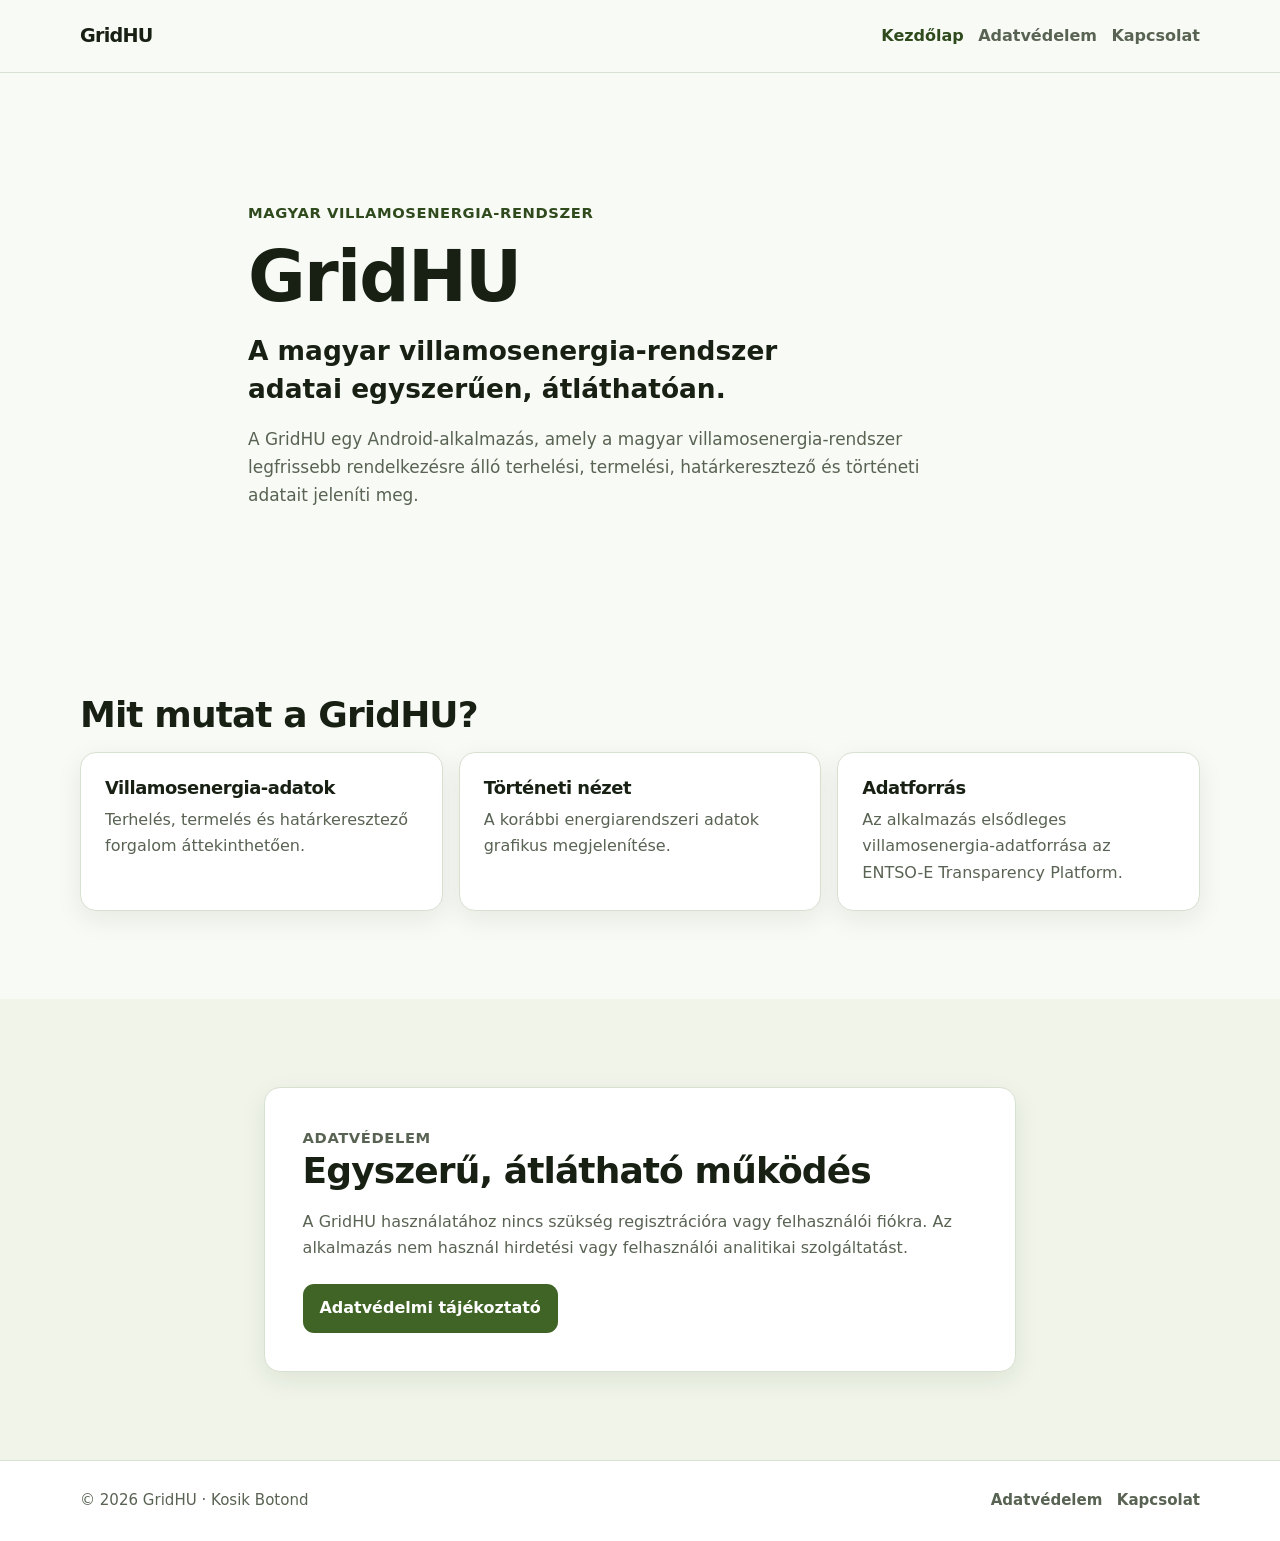
==== index.html @ 1599c9b0 "feat: add static GridHU web site" ====
<!doctype html>
<html lang="hu">
<head>
  <meta charset="utf-8">
  <meta name="viewport" content="width=device-width, initial-scale=1">
  <meta name="description" content="GridHU – a magyar villamosenergia-rendszer adatai egyszerűen, átláthatóan.">
  <title>GridHU – Magyar villamosenergia-adatok</title>
  <link rel="stylesheet" href="assets/styles.css">
</head>
<body>
  <header class="site-header">
    <div class="site-shell header-content">
      <a class="brand" href="./" aria-label="GridHU kezdőlap">GridHU</a>
      <nav aria-label="Fő navigáció">
        <ul class="nav-list">
          <li><a aria-current="page" href="./">Kezdőlap</a></li>
          <li><a href="privacy/">Adatvédelem</a></li>
          <li><a href="contact/">Kapcsolat</a></li>
        </ul>
      </nav>
    </div>
  </header>

  <main>
    <section class="hero">
      <div class="site-shell hero-content">
        <p class="eyebrow">Magyar villamosenergia-rendszer</p>
        <h1>GridHU</h1>
        <p class="lead">A magyar villamosenergia-rendszer adatai egyszerűen, átláthatóan.</p>
        <p class="intro">A GridHU egy Android-alkalmazás, amely a magyar villamosenergia-rendszer legfrissebb rendelkezésre álló terhelési, termelési, határkeresztező és történeti adatait jeleníti meg.</p>
      </div>
    </section>

    <section class="section" aria-labelledby="features-title">
      <div class="site-shell">
        <h2 id="features-title">Mit mutat a GridHU?</h2>
        <div class="card-grid">
          <article class="info-card">
            <h3>Villamosenergia-adatok</h3>
            <p>Terhelés, termelés és határkeresztező forgalom áttekinthetően.</p>
          </article>
          <article class="info-card">
            <h3>Történeti nézet</h3>
            <p>A korábbi energiarendszeri adatok grafikus megjelenítése.</p>
          </article>
          <article class="info-card">
            <h3>Adatforrás</h3>
            <p>Az alkalmazás elsődleges villamosenergia-adatforrása az ENTSO-E Transparency Platform.</p>
          </article>
        </div>
      </div>
    </section>

    <section class="section section-soft" aria-labelledby="privacy-title">
      <div class="site-shell narrow-content callout">
        <p class="eyebrow">Adatvédelem</p>
        <h2 id="privacy-title">Egyszerű, átlátható működés</h2>
        <p>A GridHU használatához nincs szükség regisztrációra vagy felhasználói fiókra. Az alkalmazás nem használ hirdetési vagy felhasználói analitikai szolgáltatást.</p>
        <a class="button-link" href="privacy/">Adatvédelmi tájékoztató</a>
      </div>
    </section>
  </main>

  <footer class="site-footer">
    <div class="site-shell footer-content">
      <p>© 2026 GridHU · Kosik Botond</p>
      <nav aria-label="Lábléc navigáció">
        <ul class="footer-links">
          <li><a href="privacy/">Adatvédelem</a></li>
          <li><a href="contact/">Kapcsolat</a></li>
        </ul>
      </nav>
    </div>
  </footer>
</body>
</html>
---- assets/styles.css ----
:root {
  color-scheme: light;
  --background: #f8faf5;
  --surface: #ffffff;
  --surface-soft: #f0f4e9;
  --ink: #182014;
  --muted: #596353;
  --primary: #3f6426;
  --primary-dark: #2f4a1d;
  --border: #d8e0d0;
  --focus: #0b67c2;
  --shadow: 0 0.5rem 1.6rem rgb(30 51 19 / 8%);
  --radius: 1rem;
  --content-width: 70rem;
  --reading-width: 47rem;
}

* {
  box-sizing: border-box;
}

html {
  background: var(--background);
}

body {
  min-width: 20rem;
  margin: 0;
  color: var(--ink);
  background: var(--background);
  font-family: system-ui, -apple-system, BlinkMacSystemFont, "Segoe UI", sans-serif;
  font-size: 1rem;
  line-height: 1.65;
}

a {
  color: var(--primary-dark);
  font-weight: 650;
  text-underline-offset: 0.18em;
}

a:hover {
  color: var(--primary);
}

a:focus-visible {
  outline: 0.2rem solid var(--focus);
  outline-offset: 0.22rem;
  border-radius: 0.2rem;
}

h1,
h2,
h3,
p,
ul {
  margin-top: 0;
}

h1,
h2,
h3 {
  color: var(--ink);
  font-weight: 750;
  letter-spacing: -0.025em;
  line-height: 1.18;
}

h1 {
  max-width: 14ch;
  margin-bottom: 0.8rem;
  font-size: clamp(2.35rem, 7vw, 4.4rem);
}

h2 {
  margin-bottom: 1rem;
  font-size: clamp(1.55rem, 4vw, 2.25rem);
}

h3 {
  margin-bottom: 0.55rem;
  font-size: 1.12rem;
}

.site-shell {
  width: min(calc(100% - 2.5rem), var(--content-width));
  margin-inline: auto;
}

.narrow-content {
  width: min(calc(100% - 2.5rem), var(--reading-width));
}

.site-header {
  border-bottom: 1px solid var(--border);
  background: rgb(248 250 245 / 96%);
}

.header-content,
.footer-content {
  display: flex;
  align-items: center;
  justify-content: space-between;
  gap: 1rem;
}

.header-content {
  min-height: 4.5rem;
}

.brand {
  color: var(--ink);
  font-size: 1.2rem;
  font-weight: 800;
  letter-spacing: -0.04em;
  text-decoration: none;
}

.nav-list,
.footer-links {
  display: flex;
  flex-wrap: wrap;
  gap: 0.35rem 0.9rem;
  padding: 0;
  margin: 0;
  list-style: none;
}

.nav-list a,
.footer-links a {
  color: var(--muted);
  text-decoration: none;
}

.nav-list a[aria-current="page"] {
  color: var(--primary-dark);
}

.hero {
  padding: clamp(4.2rem, 11vw, 8rem) 0 clamp(3.5rem, 8vw, 6rem);
}

.hero-content {
  max-width: 49rem;
}

.eyebrow {
  margin-bottom: 0.65rem;
  color: var(--primary-dark);
  font-size: 0.92rem;
  font-weight: 750;
  letter-spacing: 0.04em;
  text-transform: uppercase;
}

.lead {
  max-width: 36rem;
  margin-bottom: 1.1rem;
  font-size: clamp(1.28rem, 3vw, 1.65rem);
  font-weight: 600;
  line-height: 1.45;
}

.intro {
  max-width: 44rem;
  margin-bottom: 0;
  color: var(--muted);
  font-size: 1.06rem;
}

.section {
  padding: clamp(3.5rem, 8vw, 5.5rem) 0;
}

.section-soft {
  background: var(--surface-soft);
}

.card-grid {
  display: grid;
  grid-template-columns: repeat(auto-fit, minmax(15rem, 1fr));
  gap: 1rem;
}

.info-card,
.contact-card,
.callout {
  border: 1px solid var(--border);
  border-radius: var(--radius);
  background: var(--surface);
  box-shadow: var(--shadow);
}

.info-card {
  padding: 1.5rem;
}

.info-card p,
.callout p,
.contact-card p {
  margin-bottom: 0;
  color: var(--muted);
}

.callout,
.contact-card {
  padding: clamp(1.5rem, 5vw, 2.35rem);
}

.callout .button-link {
  margin-top: 1.4rem;
}

.button-link {
  display: inline-block;
  padding: 0.72rem 1.05rem;
  border-radius: 0.7rem;
  color: #fff;
  background: var(--primary);
  font-weight: 750;
  text-decoration: none;
}

.button-link:hover {
  color: #fff;
  background: var(--primary-dark);
}

.email-link {
  display: inline-block;
  overflow-wrap: anywhere;
  font-size: clamp(1.18rem, 4vw, 1.5rem);
}

.policy {
  max-width: var(--reading-width);
}

.policy h1 {
  max-width: none;
  font-size: clamp(2rem, 6vw, 3.2rem);
}

.policy-meta {
  margin-bottom: 2.6rem;
  color: var(--muted);
}

.policy section {
  margin-top: 2.6rem;
}

.policy h2 {
  font-size: clamp(1.38rem, 4vw, 1.8rem);
}

.policy h3 {
  margin-top: 1.65rem;
  font-size: 1.05rem;
}

.policy p,
.policy li {
  overflow-wrap: anywhere;
}

.policy ul {
  padding-left: 1.25rem;
}

.site-footer {
  border-top: 1px solid var(--border);
  background: var(--surface);
}

.footer-content {
  min-height: 5rem;
  color: var(--muted);
  font-size: 0.94rem;
}

.footer-content p {
  margin: 0;
}

@media (max-width: 40rem) {
  .site-shell,
  .narrow-content {
    width: min(calc(100% - 2rem), var(--content-width));
  }

  .header-content,
  .footer-content {
    align-items: flex-start;
    flex-direction: column;
    justify-content: center;
    padding: 1rem 0;
  }

  .nav-list {
    gap: 0.4rem 0.8rem;
  }

  .footer-content {
    gap: 0.55rem;
  }
}
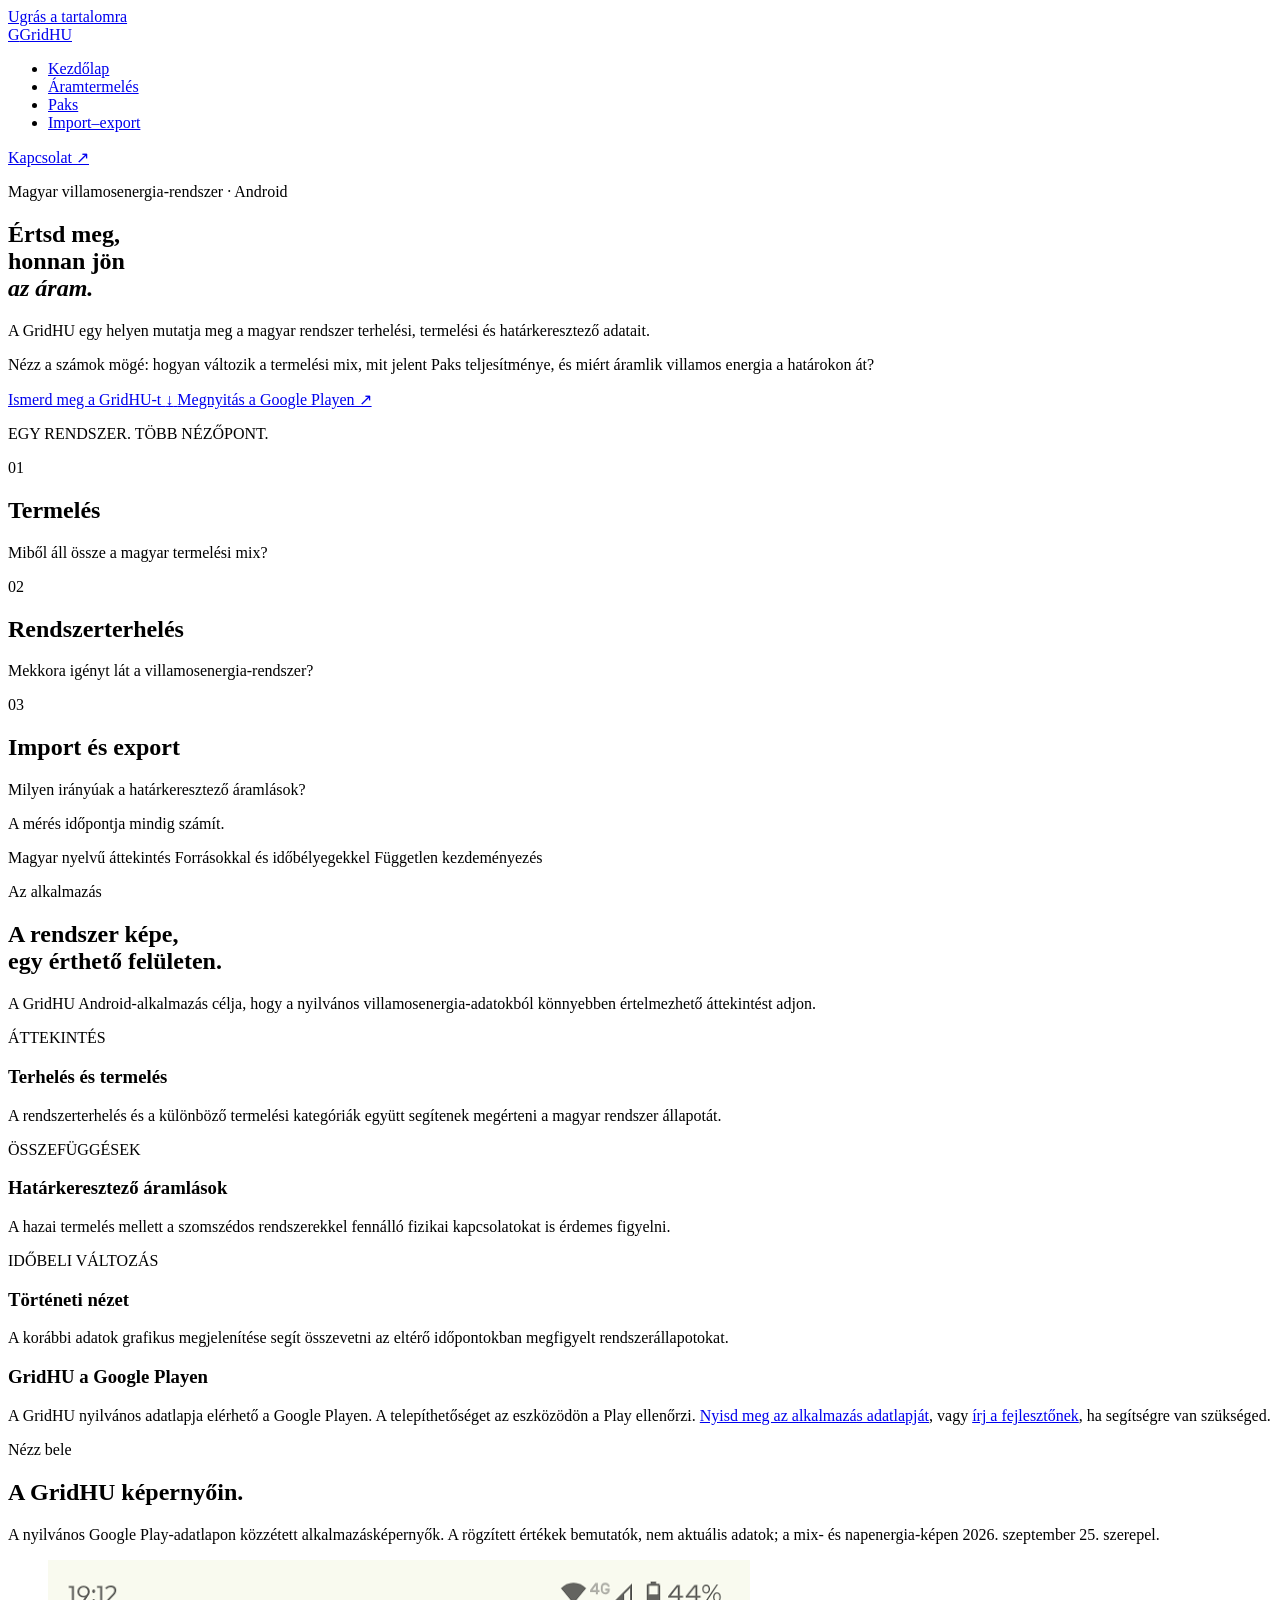
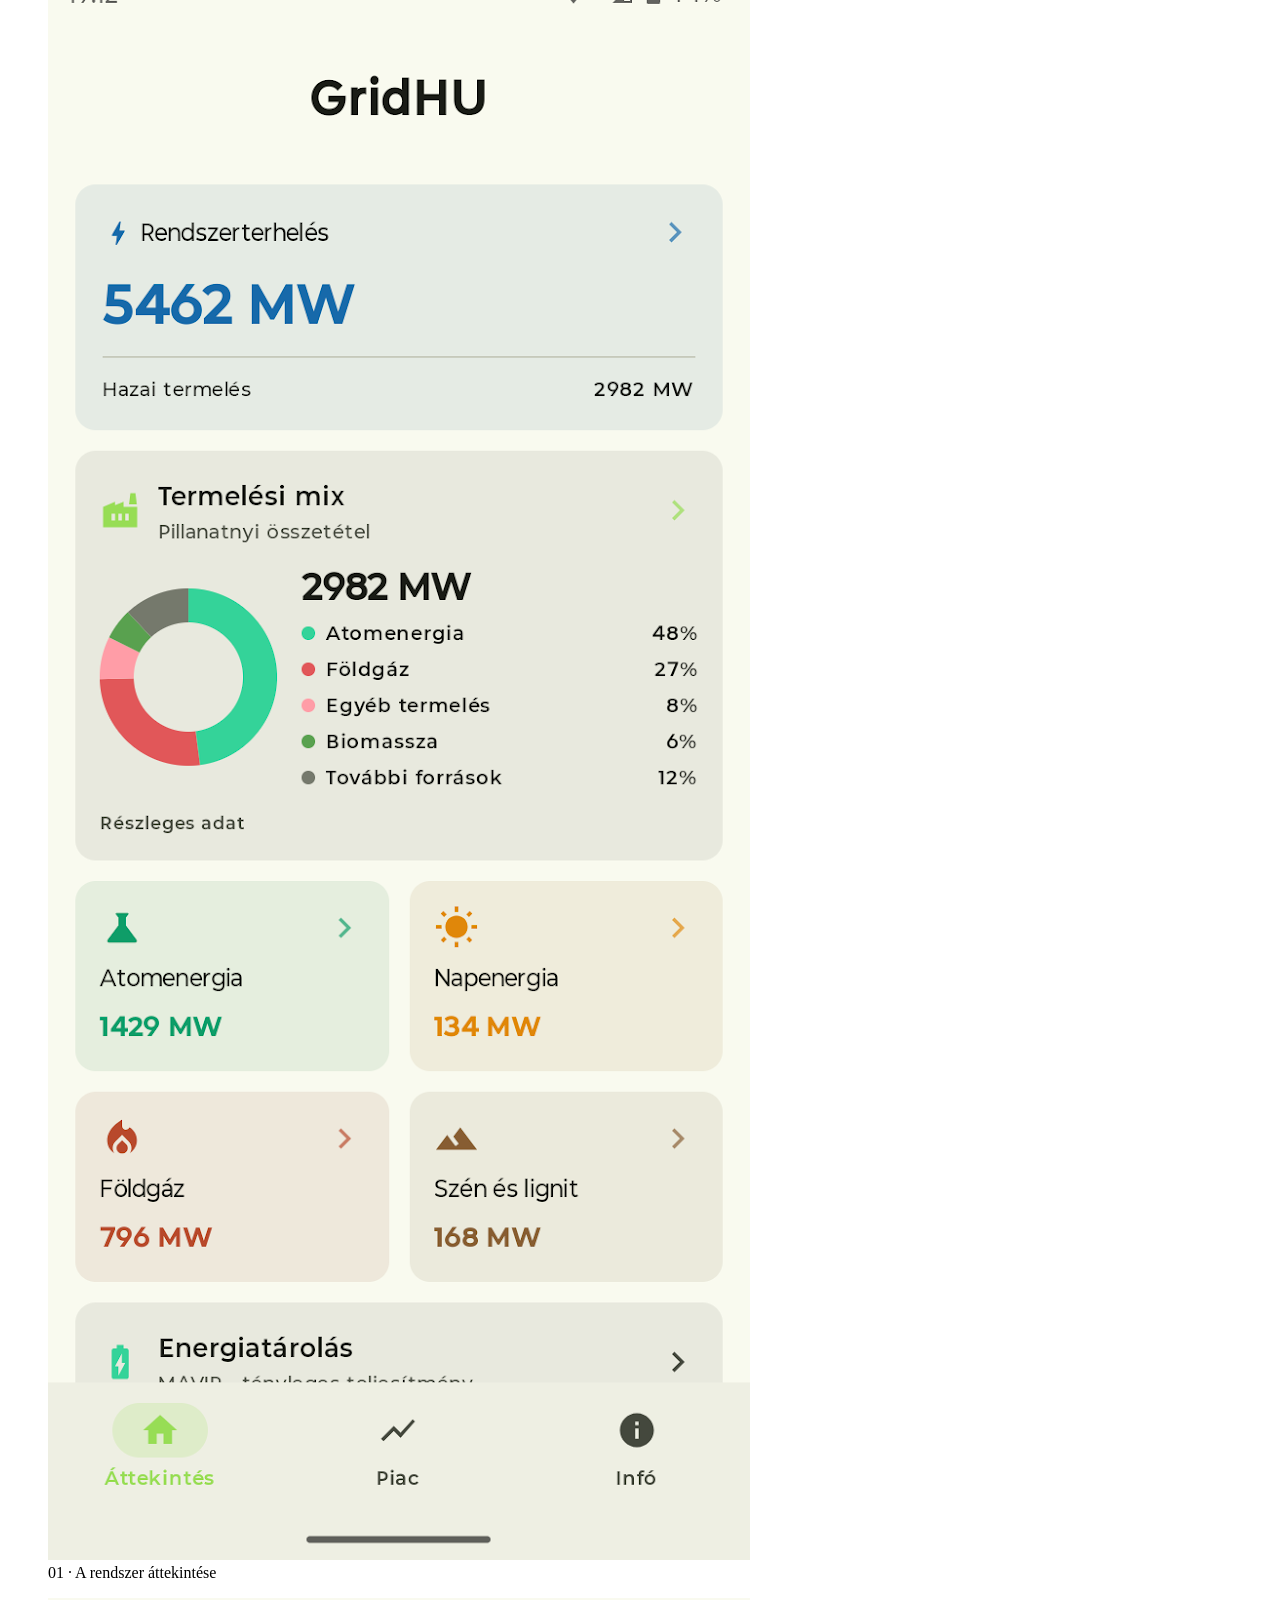
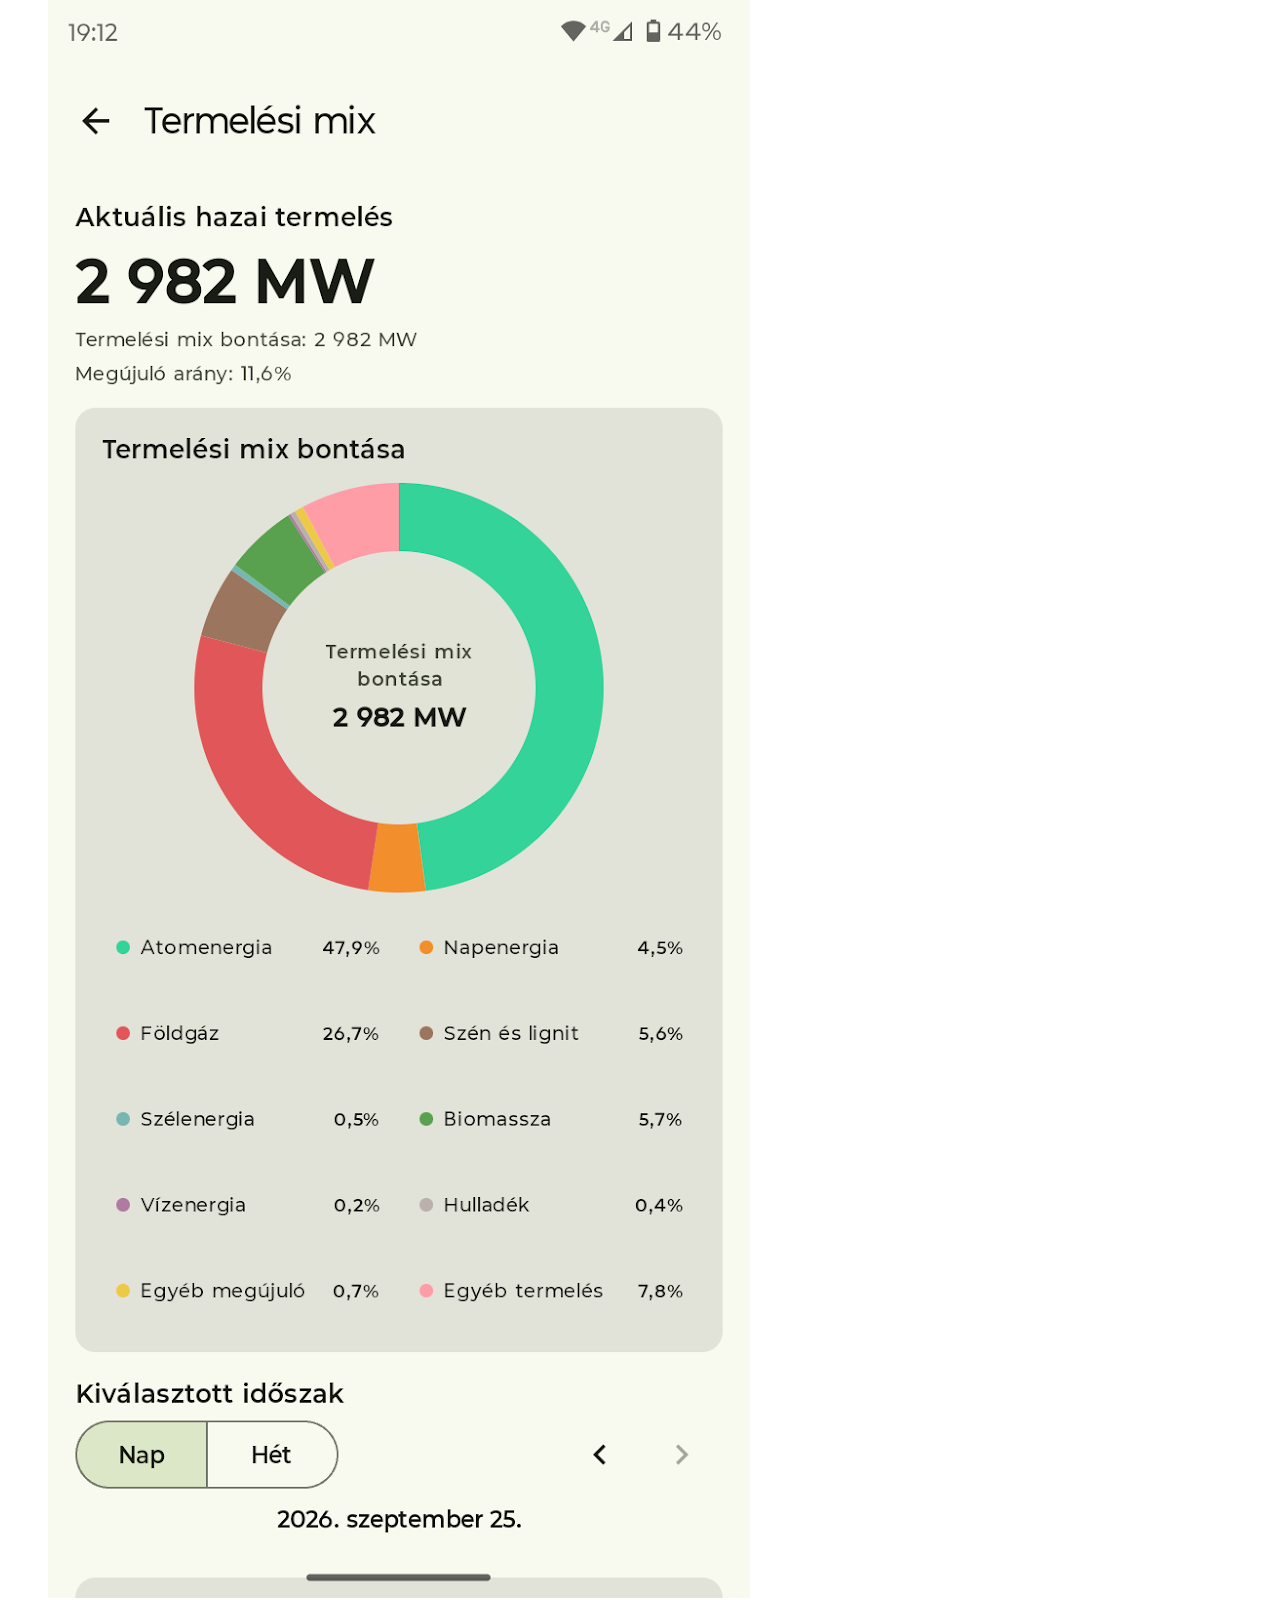
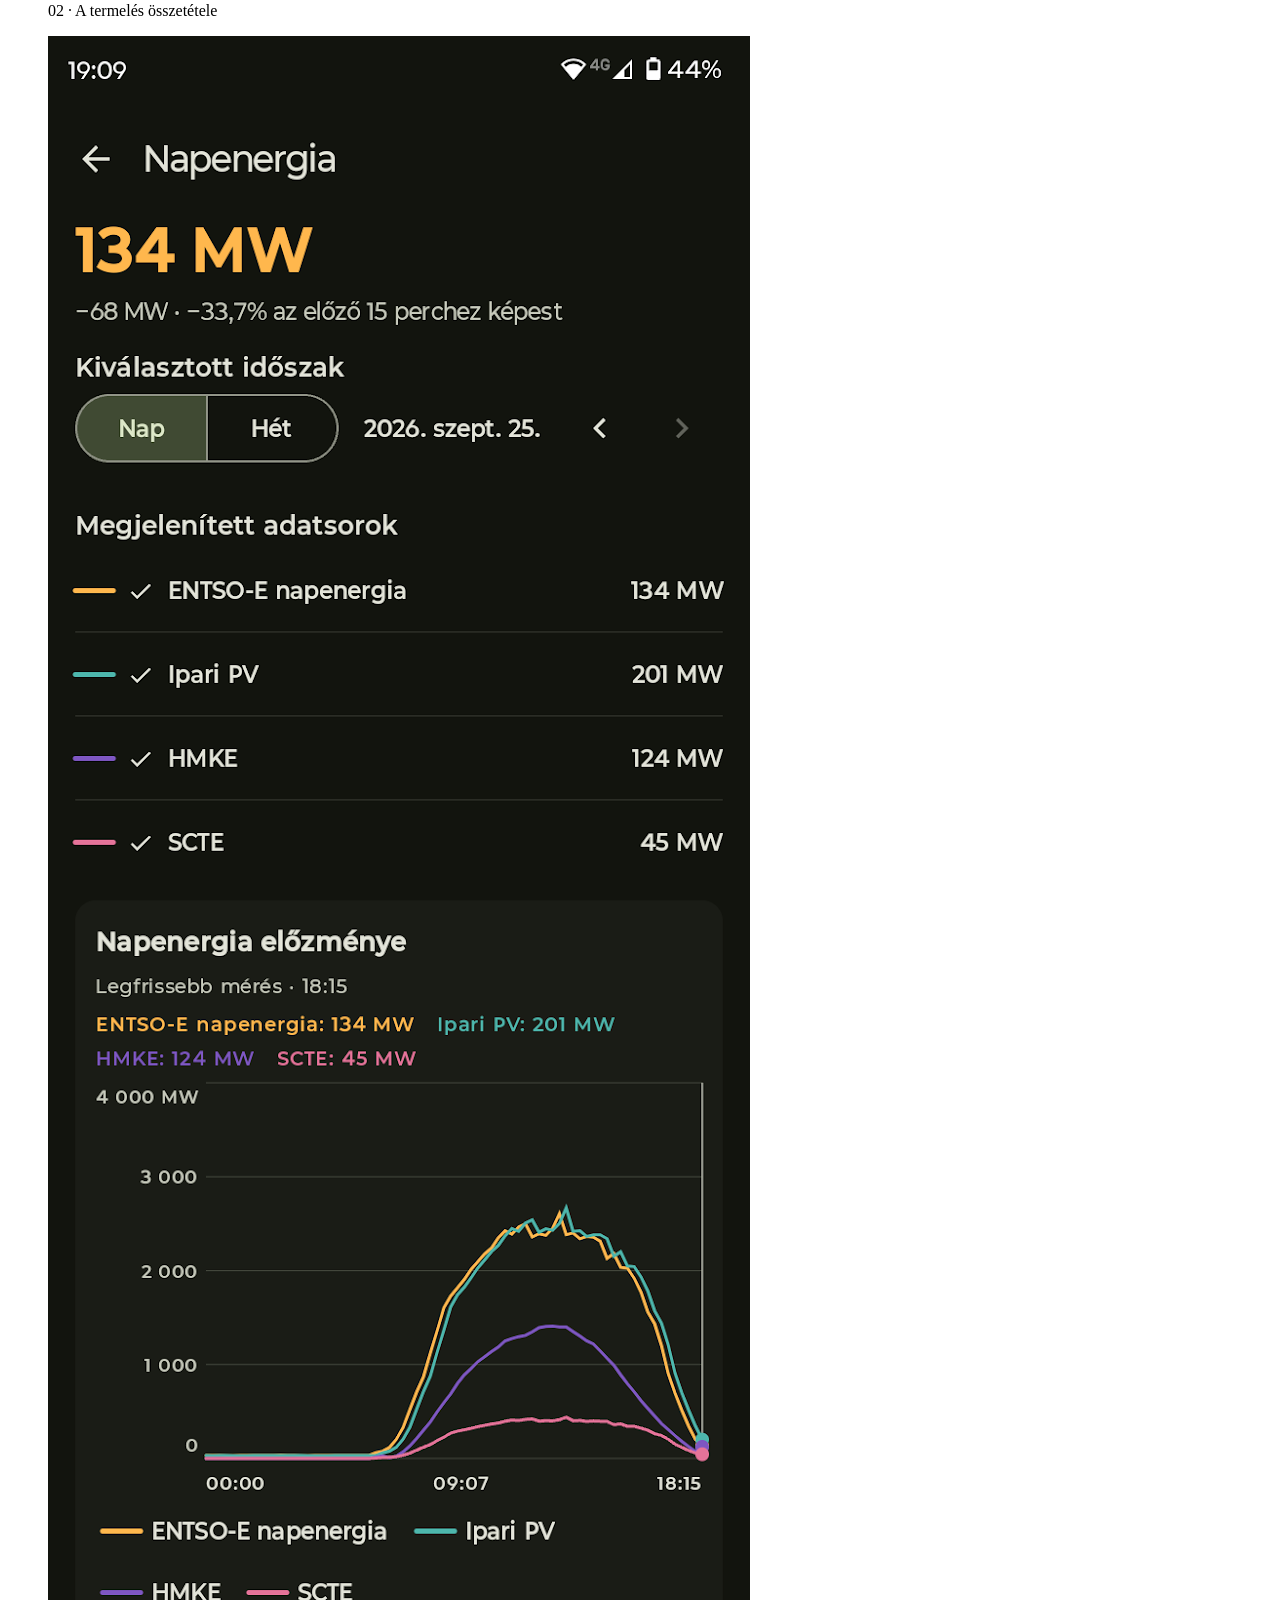
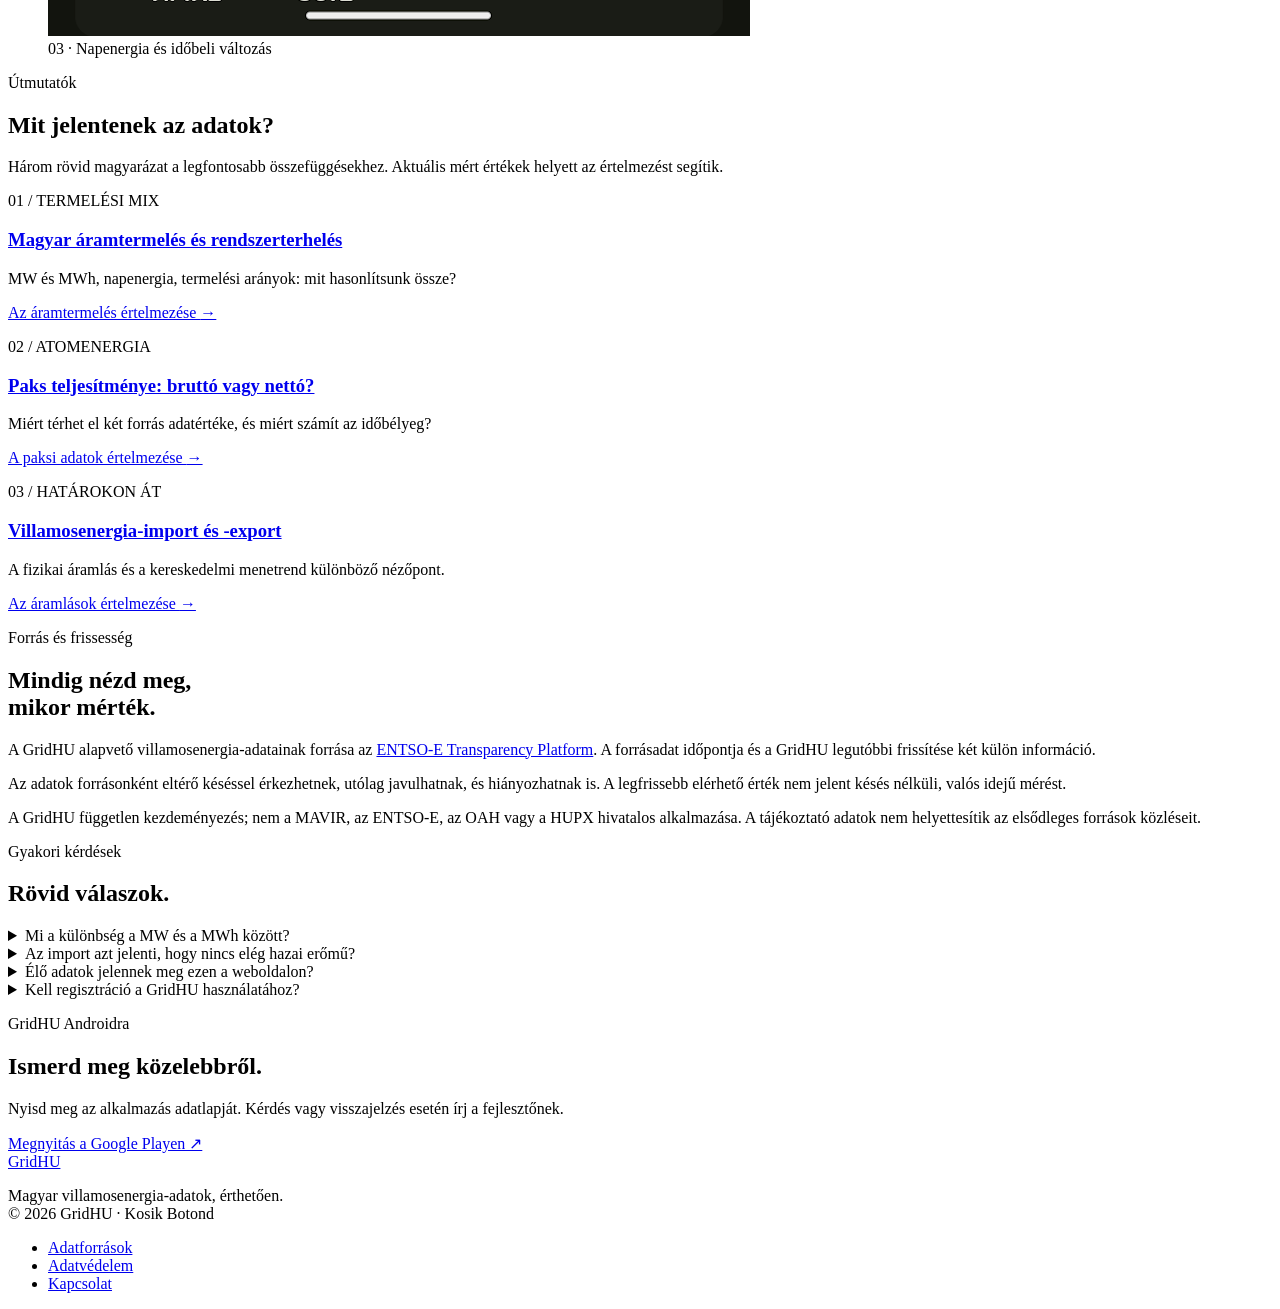
==== commit 85aa5549: "Improve GridHU discovery, app presentation and static SEO" ====
--- a/index.html
+++ b/index.html
@@ -3,74 +3,260 @@
 <head>
   <meta charset="utf-8">
   <meta name="viewport" content="width=device-width, initial-scale=1">
-  <meta name="description" content="GridHU – a magyar villamosenergia-rendszer adatai egyszerűen, átláthatóan.">
-  <title>GridHU – Magyar villamosenergia-adatok</title>
-  <link rel="stylesheet" href="assets/styles.css">
+  <meta name="theme-color" content="#102e32">
+  <meta name="description" content="Ismerd meg a GridHU Android-alkalmazást: magyar áramtermelés, rendszerterhelés és import–export. Képernyőképek, útmutatók és Google Play-adatlap.">
+  <title>GridHU – Magyar áramtermelés és villamosenergia-adatok</title>
+  <link rel="canonical" href="https://kosikbkosik-ux.github.io/GridHU-Web/">
+  <meta property="og:type" content="website">
+  <meta property="og:locale" content="hu_HU">
+  <meta property="og:site_name" content="GridHU">
+  <meta property="og:title" content="GridHU – Magyar áramtermelés és villamosenergia-adatok">
+  <meta property="og:description" content="Ismerd meg a GridHU Android-alkalmazást: magyar áramtermelés, rendszerterhelés és import–export. Képernyőképek, útmutatók és Google Play-adatlap.">
+  <meta property="og:url" content="https://kosikbkosik-ux.github.io/GridHU-Web/">
+  <meta property="og:image" content="https://kosikbkosik-ux.github.io/GridHU-Web/assets/social-card.png">
+  <meta property="og:image:width" content="1200">
+  <meta property="og:image:height" content="630">
+  <meta property="og:image:alt" content="GridHU – Magyar villamosenergia-adatok">
+  <meta name="twitter:card" content="summary_large_image">
+  <meta name="twitter:title" content="GridHU – Magyar áramtermelés és villamosenergia-adatok">
+  <meta name="twitter:description" content="Ismerd meg a GridHU Android-alkalmazást: magyar áramtermelés, rendszerterhelés és import–export. Képernyőképek, útmutatók és Google Play-adatlap.">
+  <meta name="twitter:image" content="https://kosikbkosik-ux.github.io/GridHU-Web/assets/social-card.png">
+  <link rel="icon" type="image/svg+xml" href="/GridHU-Web/assets/favicon.svg">
+  <link rel="stylesheet" href="/GridHU-Web/assets/styles.css">
+  <script type="application/ld+json">{"@context": "https://schema.org", "@type": "WebSite", "name": "GridHU – Magyar áramtermelés és villamosenergia-adatok", "url": "https://kosikbkosik-ux.github.io/GridHU-Web/", "inLanguage": "hu", "description": "Ismerd meg a GridHU Android-alkalmazást: magyar áramtermelés, rendszerterhelés és import–export. Képernyőképek, útmutatók és Google Play-adatlap."}</script>
 </head>
 <body>
-  <header class="site-header">
-    <div class="site-shell header-content">
-      <a class="brand" href="./" aria-label="GridHU kezdőlap">GridHU</a>
-      <nav aria-label="Fő navigáció">
-        <ul class="nav-list">
-          <li><a aria-current="page" href="./">Kezdőlap</a></li>
-          <li><a href="privacy/">Adatvédelem</a></li>
-          <li><a href="contact/">Kapcsolat</a></li>
-        </ul>
-      </nav>
-    </div>
-  </header>
-
-  <main>
-    <section class="hero">
-      <div class="site-shell hero-content">
-        <p class="eyebrow">Magyar villamosenergia-rendszer</p>
-        <h1>GridHU</h1>
-        <p class="lead">A magyar villamosenergia-rendszer adatai egyszerűen, átláthatóan.</p>
-        <p class="intro">A GridHU egy Android-alkalmazás, amely a magyar villamosenergia-rendszer legfrissebb rendelkezésre álló terhelési, termelési, határkeresztező és történeti adatait jeleníti meg.</p>
-      </div>
-    </section>
-
-    <section class="section" aria-labelledby="features-title">
-      <div class="site-shell">
-        <h2 id="features-title">Mit mutat a GridHU?</h2>
-        <div class="card-grid">
-          <article class="info-card">
-            <h3>Villamosenergia-adatok</h3>
-            <p>Terhelés, termelés és határkeresztező forgalom áttekinthetően.</p>
-          </article>
-          <article class="info-card">
-            <h3>Történeti nézet</h3>
-            <p>A korábbi energiarendszeri adatok grafikus megjelenítése.</p>
-          </article>
-          <article class="info-card">
-            <h3>Adatforrás</h3>
-            <p>Az alkalmazás elsődleges villamosenergia-adatforrása az ENTSO-E Transparency Platform.</p>
-          </article>
-        </div>
-      </div>
-    </section>
-
-    <section class="section section-soft" aria-labelledby="privacy-title">
-      <div class="site-shell narrow-content callout">
-        <p class="eyebrow">Adatvédelem</p>
-        <h2 id="privacy-title">Egyszerű, átlátható működés</h2>
-        <p>A GridHU használatához nincs szükség regisztrációra vagy felhasználói fiókra. Az alkalmazás nem használ hirdetési vagy felhasználói analitikai szolgáltatást.</p>
-        <a class="button-link" href="privacy/">Adatvédelmi tájékoztató</a>
-      </div>
-    </section>
-  </main>
-
-  <footer class="site-footer">
-    <div class="site-shell footer-content">
-      <p>© 2026 GridHU · Kosik Botond</p>
-      <nav aria-label="Lábléc navigáció">
-        <ul class="footer-links">
-          <li><a href="privacy/">Adatvédelem</a></li>
-          <li><a href="contact/">Kapcsolat</a></li>
-        </ul>
-      </nav>
-    </div>
-  </footer>
+<a class="skip-link" href="#main">Ugrás a tartalomra</a>
+<header class="site-header">
+<div class="site-shell header-content">
+<a class="brand" href="/GridHU-Web/" aria-label="GridHU kezdőlap">
+<span class="brand-mark" aria-hidden="true">G</span>GridHU</a>
+<nav aria-label="Fő navigáció">
+<ul class="nav-list">
+<li>
+<a href="/GridHU-Web/" aria-current="page">Kezdőlap</a>
+</li>
+<li>
+<a href="/GridHU-Web/aramtermeles/">Áramtermelés</a>
+</li>
+<li>
+<a href="/GridHU-Web/paks/">Paks</a>
+</li>
+<li>
+<a href="/GridHU-Web/import-export/">Import–export</a>
+</li>
+</ul>
+</nav>
+<a class="header-contact" href="/GridHU-Web/contact/">Kapcsolat ↗</a>
+</div>
+</header>
+<main id="main">
+<section class="hero">
+<div class="site-shell hero-grid">
+<div>
+<p class="eyebrow">Magyar villamosenergia-rendszer · Android</p>
+<h1>Értsd meg,<br>honnan jön<br>
+<em>az áram.</em>
+</h1>
+<p class="lead">A GridHU egy helyen mutatja meg a magyar rendszer terhelési, termelési és határkeresztező adatait.</p>
+<p class="intro">Nézz a számok mögé: hogyan változik a termelési mix, mit jelent Paks teljesítménye, és miért áramlik villamos energia a határokon át?</p>
+<div class="actions">
+<a class="button-link" href="#alkalmazas">Ismerd meg a GridHU-t <span aria-hidden="true">↓</span>
+</a>
+<a class="text-link" href="https://play.google.com/store/apps/details?id=com.kosikbotond.gridhu&amp;hl=hu">Megnyitás a Google Playen ↗</a>
+</div>
+</div>
+<aside class="system-card" aria-label="A villamosenergia-rendszer három nézőpontja">
+<p class="card-label">EGY RENDSZER. TÖBB NÉZŐPONT.</p>
+<div class="system-row">
+<span class="system-number">01</span>
+<div>
+<h2>Termelés</h2>
+<p>Miből áll össze a magyar termelési mix?</p>
+</div>
+</div>
+<div class="system-row">
+<span class="system-number">02</span>
+<div>
+<h2>Rendszerterhelés</h2>
+<p>Mekkora igényt lát a villamosenergia-rendszer?</p>
+</div>
+</div>
+<div class="system-row">
+<span class="system-number">03</span>
+<div>
+<h2>Import és export</h2>
+<p>Milyen irányúak a határkeresztező áramlások?</p>
+</div>
+</div>
+<p class="system-note">A mérés időpontja mindig számít.</p>
+</aside>
+</div>
+</section>
+<div class="principles">
+<div class="site-shell">
+<span>Magyar nyelvű áttekintés</span>
+<span>Forrásokkal és időbélyegekkel</span>
+<span>Független kezdeményezés</span>
+</div>
+</div>
+<section id="alkalmazas" class="section">
+<div class="site-shell">
+<div class="section-heading">
+<p class="eyebrow">Az alkalmazás</p>
+<h2>A rendszer képe,<br>egy érthető felületen.</h2>
+<p>A GridHU Android-alkalmazás célja, hogy a nyilvános villamosenergia-adatokból könnyebben értelmezhető áttekintést adjon.</p>
+</div>
+<div class="card-grid">
+<article class="info-card">
+<span class="card-label">ÁTTEKINTÉS</span>
+<h3>Terhelés és termelés</h3>
+<p>A rendszerterhelés és a különböző termelési kategóriák együtt segítenek megérteni a magyar rendszer állapotát.</p>
+</article>
+<article class="info-card">
+<span class="card-label">ÖSSZEFÜGGÉSEK</span>
+<h3>Határkeresztező áramlások</h3>
+<p>A hazai termelés mellett a szomszédos rendszerekkel fennálló fizikai kapcsolatokat is érdemes figyelni.</p>
+</article>
+<article class="info-card">
+<span class="card-label">IDŐBELI VÁLTOZÁS</span>
+<h3>Történeti nézet</h3>
+<p>A korábbi adatok grafikus megjelenítése segít összevetni az eltérő időpontokban megfigyelt rendszerállapotokat.</p>
+</article>
+</div>
+<div class="notice">
+<h3>GridHU a Google Playen</h3>
+<p>A GridHU nyilvános adatlapja elérhető a Google Playen. A telepíthetőséget az eszközödön a Play ellenőrzi. <a href="https://play.google.com/store/apps/details?id=com.kosikbotond.gridhu&amp;hl=hu">Nyisd meg az alkalmazás adatlapját</a>, vagy <a href="contact/">írj a fejlesztőnek</a>, ha segítségre van szükséged.</p>
+</div>
+</div>
+</section>
+<section class="section section-soft">
+<div class="site-shell">
+<div class="section-heading">
+<p class="eyebrow">Nézz bele</p>
+<h2>A GridHU képernyőin.</h2>
+<p>A nyilvános Google Play-adatlapon közzétett alkalmazásképernyők. A rögzített értékek bemutatók, nem aktuális adatok; a mix- és napenergia-képen 2026. szeptember 25. szerepel.</p>
+</div>
+<div class="screenshot-grid">
+<figure>
+<img src="assets/app-overview.png" width="702" height="1600" loading="lazy" decoding="async" alt="GridHU áttekintés rendszerterheléssel és termelési mixszel">
+<figcaption>01 · A rendszer áttekintése</figcaption>
+</figure>
+<figure>
+<img src="assets/app-mix.png" width="702" height="1600" loading="lazy" decoding="async" alt="A GridHU termelési mix nézete">
+<figcaption>02 · A termelés összetétele</figcaption>
+</figure>
+<figure>
+<img src="assets/app-solar.png" width="702" height="1600" loading="lazy" decoding="async" alt="A GridHU napenergia-nézete történeti grafikonnal">
+<figcaption>03 · Napenergia és időbeli változás</figcaption>
+</figure>
+</div>
+</div>
+</section>
+<section class="section section-soft">
+<div class="site-shell">
+<div class="section-heading">
+<p class="eyebrow">Útmutatók</p>
+<h2>Mit jelentenek az adatok?</h2>
+<p>Három rövid magyarázat a legfontosabb összefüggésekhez. Aktuális mért értékek helyett az értelmezést segítik.</p>
+</div>
+<div class="card-grid guides">
+<article class="info-card">
+<p class="guide-number">01 / TERMELÉSI MIX</p>
+<h3>
+<a href="aramtermeles/">Magyar áramtermelés és rendszerterhelés</a>
+</h3>
+<p>MW és MWh, napenergia, termelési arányok: mit hasonlítsunk össze?</p>
+<a class="text-link" href="aramtermeles/">Az áramtermelés értelmezése <span aria-hidden="true">→</span>
+</a>
+</article>
+<article class="info-card">
+<p class="guide-number">02 / ATOMENERGIA</p>
+<h3>
+<a href="paks/">Paks teljesítménye: bruttó vagy nettó?</a>
+</h3>
+<p>Miért térhet el két forrás adatértéke, és miért számít az időbélyeg?</p>
+<a class="text-link" href="paks/">A paksi adatok értelmezése <span aria-hidden="true">→</span>
+</a>
+</article>
+<article class="info-card">
+<p class="guide-number">03 / HATÁROKON ÁT</p>
+<h3>
+<a href="import-export/">Villamosenergia-import és -export</a>
+</h3>
+<p>A fizikai áramlás és a kereskedelmi menetrend különböző nézőpont.</p>
+<a class="text-link" href="import-export/">Az áramlások értelmezése <span aria-hidden="true">→</span>
+</a>
+</article>
+</div>
+</div>
+</section>
+<section id="adatforrasok" class="section">
+<div class="site-shell source-layout">
+<div>
+<p class="eyebrow">Forrás és frissesség</p>
+<h2>Mindig nézd meg,<br>mikor mérték.</h2>
+</div>
+<div>
+<p>A GridHU alapvető villamosenergia-adatainak forrása az <a href="https://transparency.entsoe.eu/">ENTSO-E Transparency Platform</a>. A forrásadat időpontja és a GridHU legutóbbi frissítése két külön információ.</p>
+<p>Az adatok forrásonként eltérő késéssel érkezhetnek, utólag javulhatnak, és hiányozhatnak is. A legfrissebb elérhető érték nem jelent késés nélküli, valós idejű mérést.</p>
+<p>A GridHU független kezdeményezés; nem a MAVIR, az ENTSO-E, az OAH vagy a HUPX hivatalos alkalmazása. A tájékoztató adatok nem helyettesítik az elsődleges források közléseit.</p>
+</div>
+</div>
+</section>
+<section class="section section-soft">
+<div class="site-shell narrow-content">
+<p class="eyebrow">Gyakori kérdések</p>
+<h2>Rövid válaszok.</h2>
+<details>
+<summary>Mi a különbség a MW és a MWh között?</summary>
+<p>A MW teljesítmény: azt mutatja, milyen ütemű a termelés vagy a terhelés. A MWh egy időszak alatt termelt vagy felhasznált energia. A kettő más kérdésre válaszol.</p>
+</details>
+<details>
+<summary>Az import azt jelenti, hogy nincs elég hazai erőmű?</summary>
+<p>Egy importérték önmagában nem bizonyít kapacitáshiányt. A fizikai áramlások egy összekapcsolt rendszer működését mutatják; egyetlen pillanatkép nem magyarázza meg az összes műszaki és gazdasági okot.</p>
+</details>
+<details>
+<summary>Élő adatok jelennek meg ezen a weboldalon?</summary>
+<p>Ez az oldal alkalmazásbemutató és útmutató. Az aktuális mérési adatokat az alkalmazás és az elsődleges adatforrások szolgáltatják, a saját frissítési és hozzáférési korlátaikkal.</p>
+</details>
+<details>
+<summary>Kell regisztráció a GridHU használatához?</summary>
+<p>A GridHU használatához nincs szükség felhasználói fiókra. A részleteket az <a href="privacy/">adatvédelmi tájékoztató</a> tartalmazza.</p>
+</details>
+</div>
+</section>
+<section class="section">
+<div class="site-shell end-callout">
+<div>
+<p class="eyebrow">GridHU Androidra</p>
+<h2>Ismerd meg közelebbről.</h2>
+<p>Nyisd meg az alkalmazás adatlapját. Kérdés vagy visszajelzés esetén írj a fejlesztőnek.</p>
+</div>
+<a class="button-link" href="https://play.google.com/store/apps/details?id=com.kosikbotond.gridhu&amp;hl=hu">Megnyitás a Google Playen ↗</a>
+</div>
+</section>
+</main>
+<footer class="site-footer">
+<div class="site-shell footer-content">
+<div>
+<a class="brand" href="/GridHU-Web/">GridHU</a>
+<p>Magyar villamosenergia-adatok, érthetően.<br>© 2026 GridHU · Kosik Botond</p>
+</div>
+<nav aria-label="Lábléc navigáció">
+<ul class="footer-links">
+<li>
+<a href="/GridHU-Web/#adatforrasok">Adatforrások</a>
+</li>
+<li>
+<a href="/GridHU-Web/privacy/">Adatvédelem</a>
+</li>
+<li>
+<a href="/GridHU-Web/contact/">Kapcsolat</a>
+</li>
+</ul>
+</nav>
+</div>
+</footer>
 </body>
 </html>
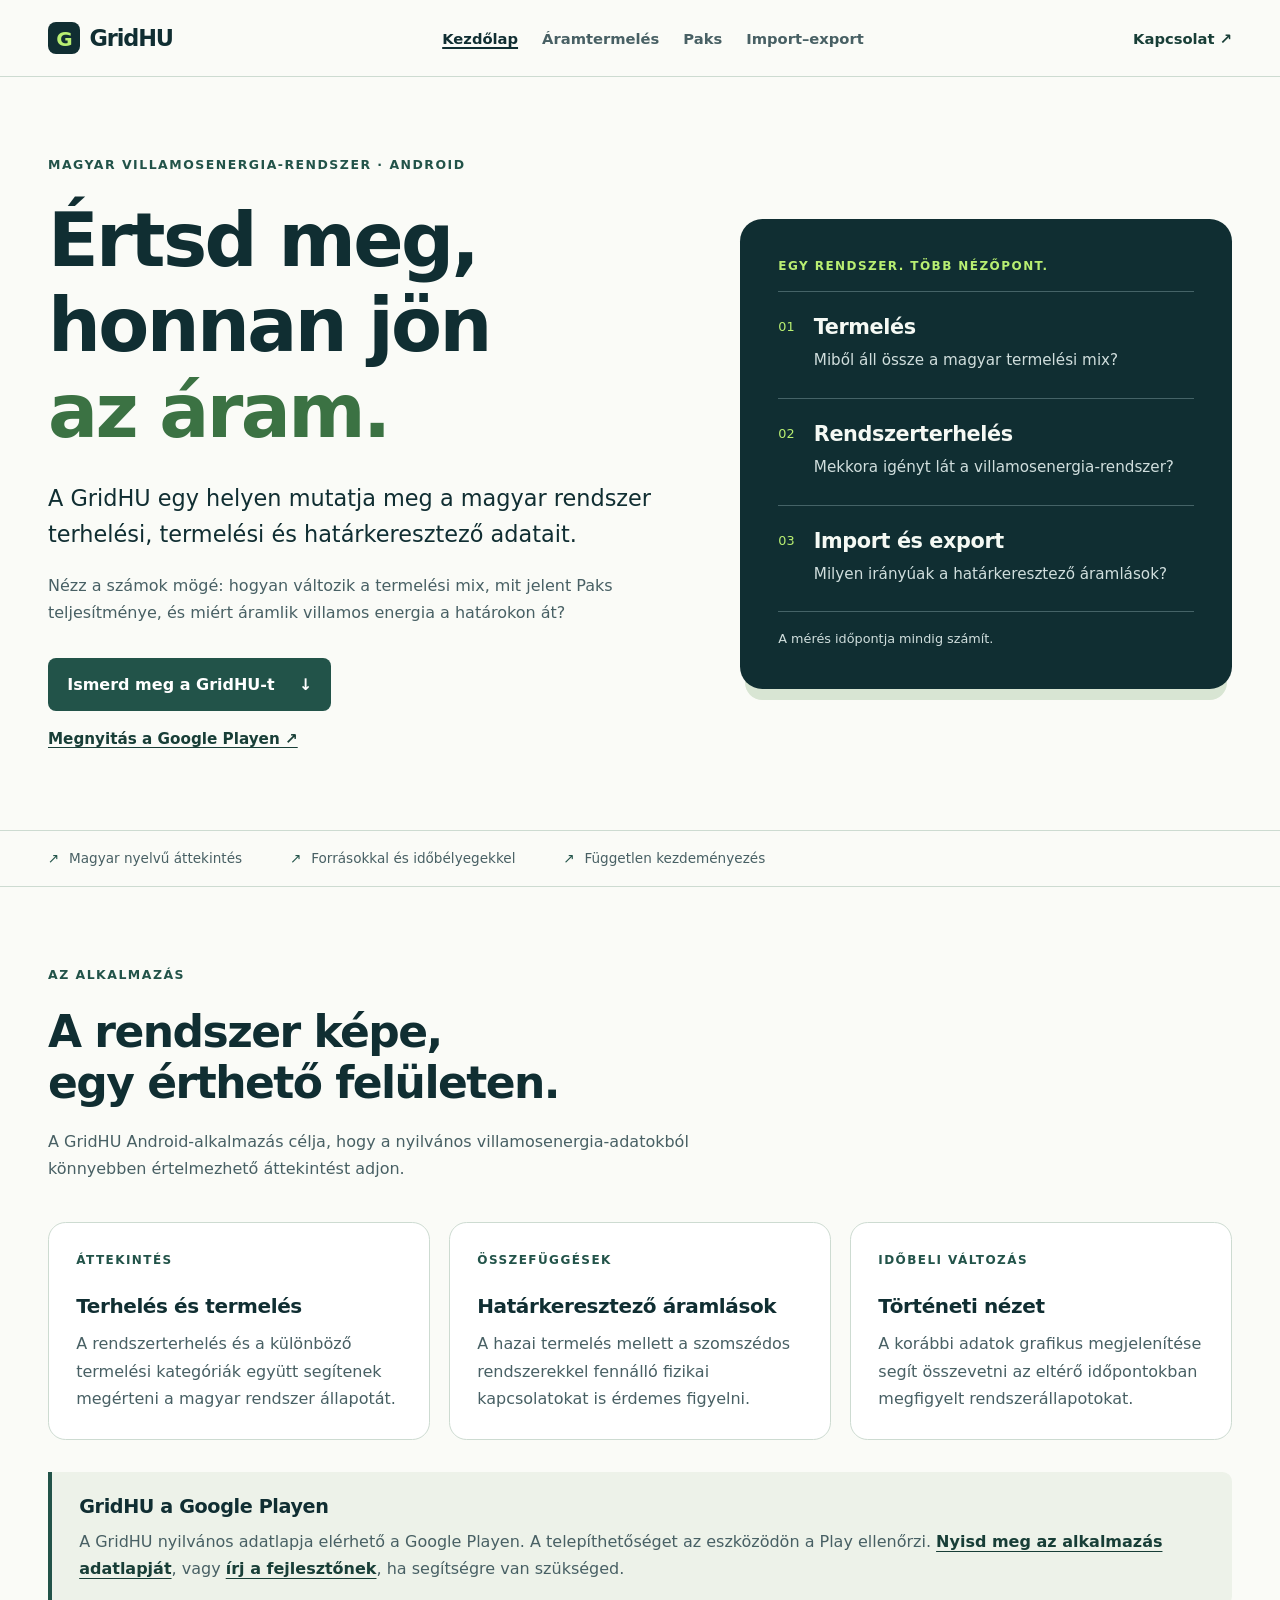
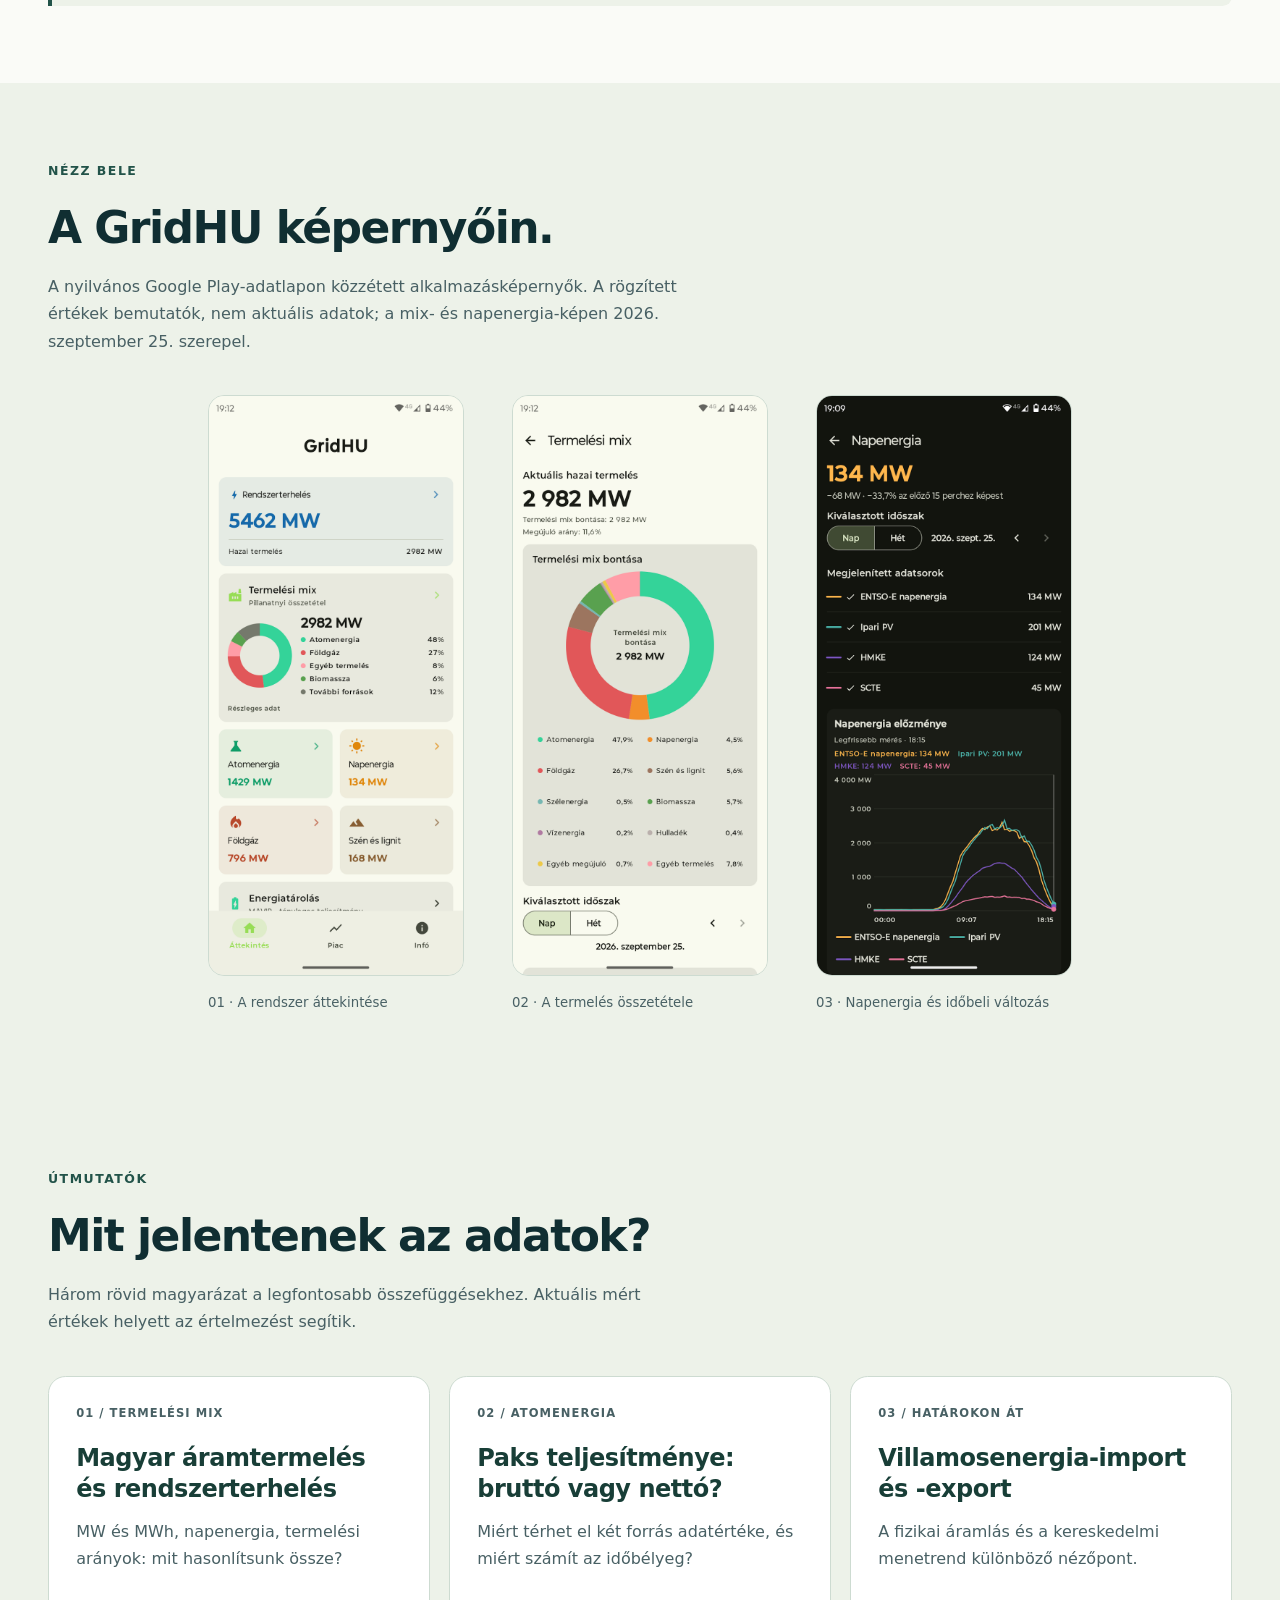
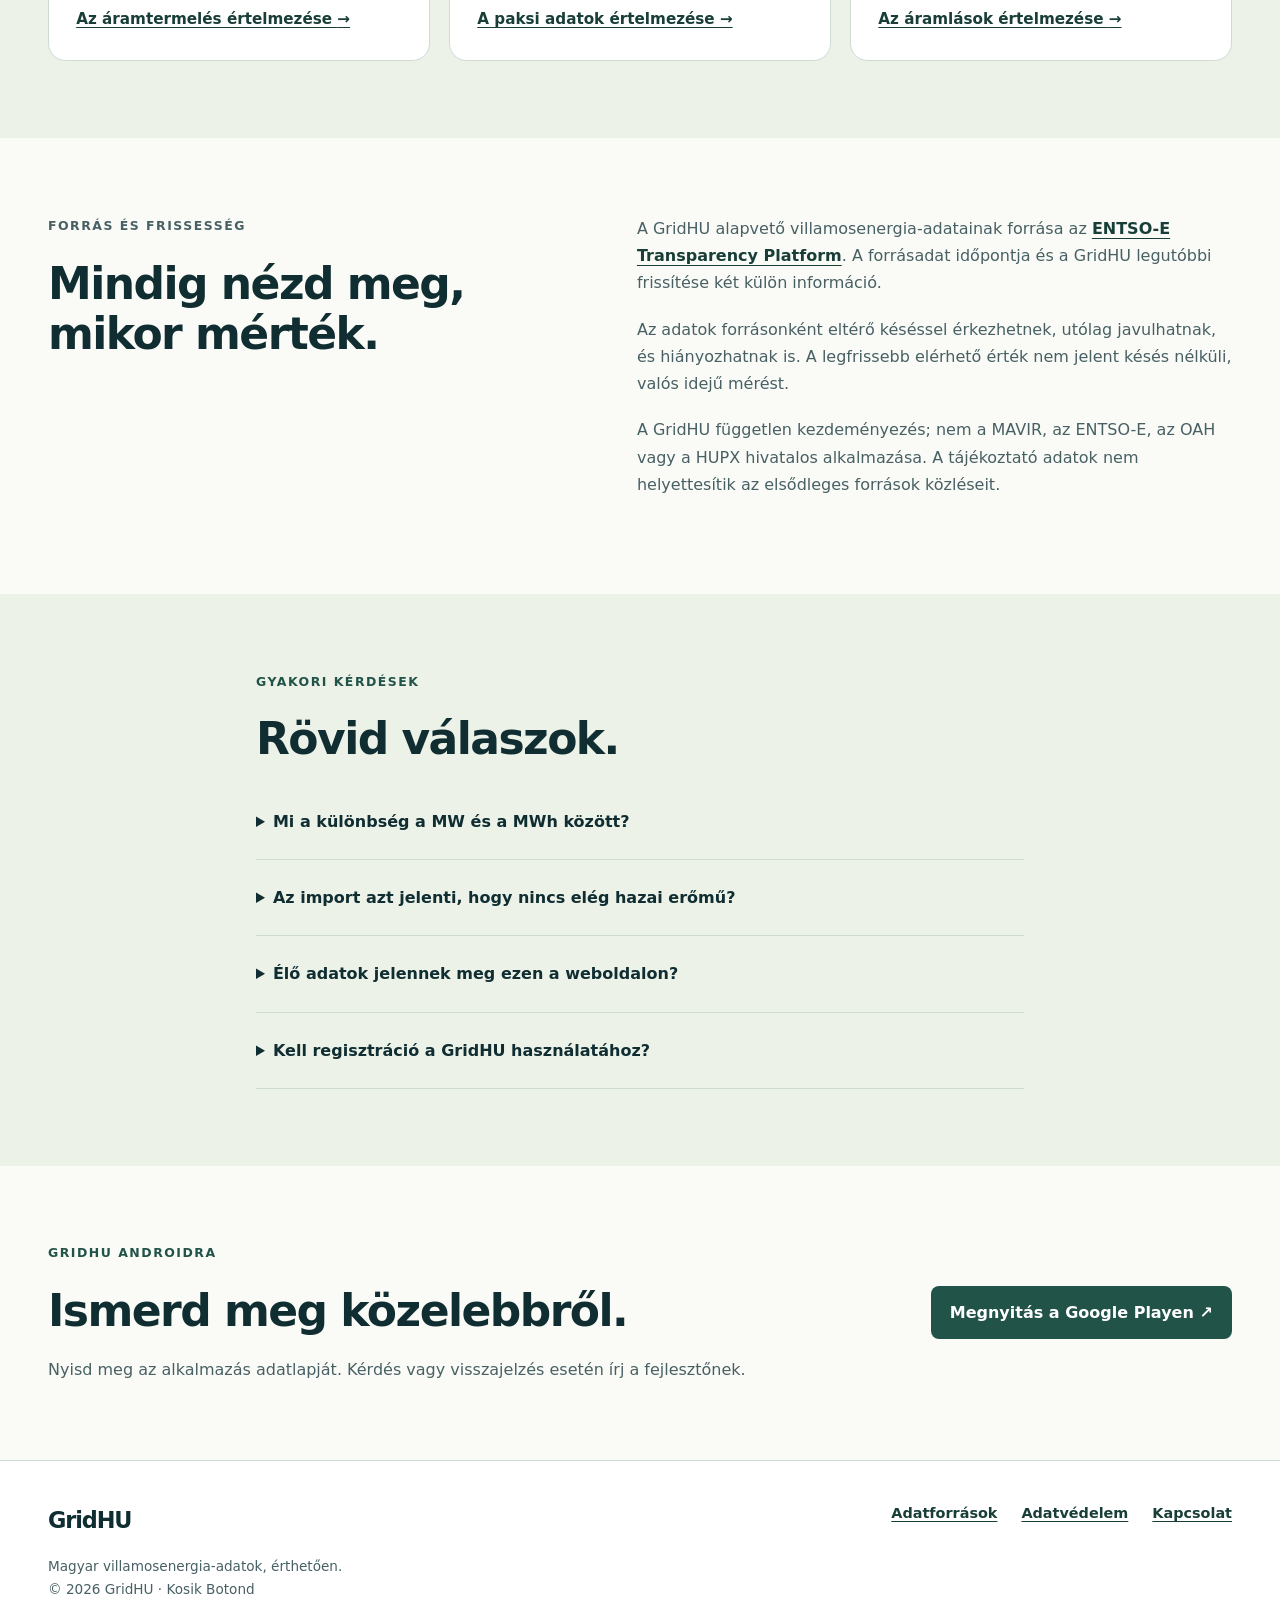
==== commit f1d62bc8: "Migrate GridHU SEO site to gridhu.hu root" ====
--- a/index.html
+++ b/index.html
@@ -6,48 +6,48 @@
   <meta name="theme-color" content="#102e32">
   <meta name="description" content="Ismerd meg a GridHU Android-alkalmazást: magyar áramtermelés, rendszerterhelés és import–export. Képernyőképek, útmutatók és Google Play-adatlap.">
   <title>GridHU – Magyar áramtermelés és villamosenergia-adatok</title>
-  <link rel="canonical" href="https://kosikbkosik-ux.github.io/GridHU-Web/">
+  <link rel="canonical" href="https://gridhu.hu/">
   <meta property="og:type" content="website">
   <meta property="og:locale" content="hu_HU">
   <meta property="og:site_name" content="GridHU">
   <meta property="og:title" content="GridHU – Magyar áramtermelés és villamosenergia-adatok">
   <meta property="og:description" content="Ismerd meg a GridHU Android-alkalmazást: magyar áramtermelés, rendszerterhelés és import–export. Képernyőképek, útmutatók és Google Play-adatlap.">
-  <meta property="og:url" content="https://kosikbkosik-ux.github.io/GridHU-Web/">
-  <meta property="og:image" content="https://kosikbkosik-ux.github.io/GridHU-Web/assets/social-card.png">
+  <meta property="og:url" content="https://gridhu.hu/">
+  <meta property="og:image" content="https://gridhu.hu/assets/social-card.png">
   <meta property="og:image:width" content="1200">
   <meta property="og:image:height" content="630">
   <meta property="og:image:alt" content="GridHU – Magyar villamosenergia-adatok">
   <meta name="twitter:card" content="summary_large_image">
   <meta name="twitter:title" content="GridHU – Magyar áramtermelés és villamosenergia-adatok">
   <meta name="twitter:description" content="Ismerd meg a GridHU Android-alkalmazást: magyar áramtermelés, rendszerterhelés és import–export. Képernyőképek, útmutatók és Google Play-adatlap.">
-  <meta name="twitter:image" content="https://kosikbkosik-ux.github.io/GridHU-Web/assets/social-card.png">
-  <link rel="icon" type="image/svg+xml" href="/GridHU-Web/assets/favicon.svg">
-  <link rel="stylesheet" href="/GridHU-Web/assets/styles.css">
-  <script type="application/ld+json">{"@context": "https://schema.org", "@type": "WebSite", "name": "GridHU – Magyar áramtermelés és villamosenergia-adatok", "url": "https://kosikbkosik-ux.github.io/GridHU-Web/", "inLanguage": "hu", "description": "Ismerd meg a GridHU Android-alkalmazást: magyar áramtermelés, rendszerterhelés és import–export. Képernyőképek, útmutatók és Google Play-adatlap."}</script>
+  <meta name="twitter:image" content="https://gridhu.hu/assets/social-card.png">
+  <link rel="icon" type="image/svg+xml" href="/assets/favicon.svg">
+  <link rel="stylesheet" href="/assets/styles.css">
+  <script type="application/ld+json">{"@context": "https://schema.org", "@type": "WebSite", "name": "GridHU – Magyar áramtermelés és villamosenergia-adatok", "url": "https://gridhu.hu/", "inLanguage": "hu", "description": "Ismerd meg a GridHU Android-alkalmazást: magyar áramtermelés, rendszerterhelés és import–export. Képernyőképek, útmutatók és Google Play-adatlap."}</script>
 </head>
 <body>
 <a class="skip-link" href="#main">Ugrás a tartalomra</a>
 <header class="site-header">
 <div class="site-shell header-content">
-<a class="brand" href="/GridHU-Web/" aria-label="GridHU kezdőlap">
+<a class="brand" href="/" aria-label="GridHU kezdőlap">
 <span class="brand-mark" aria-hidden="true">G</span>GridHU</a>
 <nav aria-label="Fő navigáció">
 <ul class="nav-list">
 <li>
-<a href="/GridHU-Web/" aria-current="page">Kezdőlap</a>
-</li>
-<li>
-<a href="/GridHU-Web/aramtermeles/">Áramtermelés</a>
-</li>
-<li>
-<a href="/GridHU-Web/paks/">Paks</a>
-</li>
-<li>
-<a href="/GridHU-Web/import-export/">Import–export</a>
+<a href="/" aria-current="page">Kezdőlap</a>
+</li>
+<li>
+<a href="/aramtermeles/">Áramtermelés</a>
+</li>
+<li>
+<a href="/paks/">Paks</a>
+</li>
+<li>
+<a href="/import-export/">Import–export</a>
 </li>
 </ul>
 </nav>
-<a class="header-contact" href="/GridHU-Web/contact/">Kapcsolat ↗</a>
+<a class="header-contact" href="/contact/">Kapcsolat ↗</a>
 </div>
 </header>
 <main id="main">
@@ -126,7 +126,7 @@
 </div>
 <div class="notice">
 <h3>GridHU a Google Playen</h3>
-<p>A GridHU nyilvános adatlapja elérhető a Google Playen. A telepíthetőséget az eszközödön a Play ellenőrzi. <a href="https://play.google.com/store/apps/details?id=com.kosikbotond.gridhu&amp;hl=hu">Nyisd meg az alkalmazás adatlapját</a>, vagy <a href="contact/">írj a fejlesztőnek</a>, ha segítségre van szükséged.</p>
+<p>A GridHU nyilvános adatlapja elérhető a Google Playen. A telepíthetőséget az eszközödön a Play ellenőrzi. <a href="https://play.google.com/store/apps/details?id=com.kosikbotond.gridhu&amp;hl=hu">Nyisd meg az alkalmazás adatlapját</a>, vagy <a href="/contact/">írj a fejlesztőnek</a>, ha segítségre van szükséged.</p>
 </div>
 </div>
 </section>
@@ -139,15 +139,15 @@
 </div>
 <div class="screenshot-grid">
 <figure>
-<img src="assets/app-overview.png" width="702" height="1600" loading="lazy" decoding="async" alt="GridHU áttekintés rendszerterheléssel és termelési mixszel">
+<img src="/assets/app-overview.png" width="702" height="1600" loading="lazy" decoding="async" alt="GridHU áttekintés rendszerterheléssel és termelési mixszel">
 <figcaption>01 · A rendszer áttekintése</figcaption>
 </figure>
 <figure>
-<img src="assets/app-mix.png" width="702" height="1600" loading="lazy" decoding="async" alt="A GridHU termelési mix nézete">
+<img src="/assets/app-mix.png" width="702" height="1600" loading="lazy" decoding="async" alt="A GridHU termelési mix nézete">
 <figcaption>02 · A termelés összetétele</figcaption>
 </figure>
 <figure>
-<img src="assets/app-solar.png" width="702" height="1600" loading="lazy" decoding="async" alt="A GridHU napenergia-nézete történeti grafikonnal">
+<img src="/assets/app-solar.png" width="702" height="1600" loading="lazy" decoding="async" alt="A GridHU napenergia-nézete történeti grafikonnal">
 <figcaption>03 · Napenergia és időbeli változás</figcaption>
 </figure>
 </div>
@@ -164,28 +164,28 @@
 <article class="info-card">
 <p class="guide-number">01 / TERMELÉSI MIX</p>
 <h3>
-<a href="aramtermeles/">Magyar áramtermelés és rendszerterhelés</a>
+<a href="/aramtermeles/">Magyar áramtermelés és rendszerterhelés</a>
 </h3>
 <p>MW és MWh, napenergia, termelési arányok: mit hasonlítsunk össze?</p>
-<a class="text-link" href="aramtermeles/">Az áramtermelés értelmezése <span aria-hidden="true">→</span>
+<a class="text-link" href="/aramtermeles/">Az áramtermelés értelmezése <span aria-hidden="true">→</span>
 </a>
 </article>
 <article class="info-card">
 <p class="guide-number">02 / ATOMENERGIA</p>
 <h3>
-<a href="paks/">Paks teljesítménye: bruttó vagy nettó?</a>
+<a href="/paks/">Paks teljesítménye: bruttó vagy nettó?</a>
 </h3>
 <p>Miért térhet el két forrás adatértéke, és miért számít az időbélyeg?</p>
-<a class="text-link" href="paks/">A paksi adatok értelmezése <span aria-hidden="true">→</span>
+<a class="text-link" href="/paks/">A paksi adatok értelmezése <span aria-hidden="true">→</span>
 </a>
 </article>
 <article class="info-card">
 <p class="guide-number">03 / HATÁROKON ÁT</p>
 <h3>
-<a href="import-export/">Villamosenergia-import és -export</a>
+<a href="/import-export/">Villamosenergia-import és -export</a>
 </h3>
 <p>A fizikai áramlás és a kereskedelmi menetrend különböző nézőpont.</p>
-<a class="text-link" href="import-export/">Az áramlások értelmezése <span aria-hidden="true">→</span>
+<a class="text-link" href="/import-export/">Az áramlások értelmezése <span aria-hidden="true">→</span>
 </a>
 </article>
 </div>
@@ -222,7 +222,7 @@
 </details>
 <details>
 <summary>Kell regisztráció a GridHU használatához?</summary>
-<p>A GridHU használatához nincs szükség felhasználói fiókra. A részleteket az <a href="privacy/">adatvédelmi tájékoztató</a> tartalmazza.</p>
+<p>A GridHU használatához nincs szükség felhasználói fiókra. A részleteket az <a href="/privacy/">adatvédelmi tájékoztató</a> tartalmazza.</p>
 </details>
 </div>
 </section>
@@ -240,19 +240,19 @@
 <footer class="site-footer">
 <div class="site-shell footer-content">
 <div>
-<a class="brand" href="/GridHU-Web/">GridHU</a>
+<a class="brand" href="/">GridHU</a>
 <p>Magyar villamosenergia-adatok, érthetően.<br>© 2026 GridHU · Kosik Botond</p>
 </div>
 <nav aria-label="Lábléc navigáció">
 <ul class="footer-links">
 <li>
-<a href="/GridHU-Web/#adatforrasok">Adatforrások</a>
-</li>
-<li>
-<a href="/GridHU-Web/privacy/">Adatvédelem</a>
-</li>
-<li>
-<a href="/GridHU-Web/contact/">Kapcsolat</a>
+<a href="/#adatforrasok">Adatforrások</a>
+</li>
+<li>
+<a href="/privacy/">Adatvédelem</a>
+</li>
+<li>
+<a href="/contact/">Kapcsolat</a>
 </li>
 </ul>
 </nav>
--- a/assets/styles.css
+++ b/assets/styles.css
@@ -0,0 +1,664 @@
+:root {
+  color-scheme:light;
+  --background:#fafbf7;
+  --surface:#fff;
+  --surface-soft:#edf2e9;
+  --ink:#102e32;
+  --muted:#486064;
+  --primary:#225349;
+  --primary-dark:#183e37;
+  --border:#cddbd1;
+  --focus:#006ac6;
+  --radius:1.1rem;
+  --content-width:74rem;
+  --reading-width:48rem;
+}
+
+* {
+  box-sizing:border-box;
+}
+
+html {
+  background:var(--background);
+  scroll-padding-top:1rem;
+}
+
+body {
+  margin:0;
+  color:var(--ink);
+  background:var(--background);
+  font-family:system-ui,-apple-system,BlinkMacSystemFont,"Segoe UI",sans-serif;
+  font-size:1rem;
+  line-height:1.7;
+  overflow-wrap:break-word;
+}
+
+a {
+  color:var(--primary-dark);
+  font-weight:650;
+  text-underline-offset:.22em;
+}
+
+a:hover {
+  color:#326c42;
+}
+
+a:focus-visible,summary:focus-visible {
+  outline:3px solid var(--focus);
+  outline-offset:5px;
+  border-radius:3px;
+}
+
+h1,h2,h3,p,ul {
+  margin-top:0;
+}
+
+h1,h2,h3 {
+  line-height:1.15;
+  letter-spacing:-.035em;
+}
+
+h1 {
+  font-size:clamp(2.4rem,5.8vw,5.15rem);
+  margin-bottom:1.7rem;
+  font-weight:780;
+}
+
+h2 {
+  font-size:clamp(1.8rem,3.5vw,2.75rem);
+  margin-bottom:1.2rem;
+  font-weight:730;
+}
+
+h3 {
+  font-size:1.25rem;
+  letter-spacing:-.02em;
+  margin-bottom:.8rem;
+}
+
+p {
+  margin-bottom:1.2rem;
+}
+
+.site-shell {
+  width:min(calc(100% - 3rem),var(--content-width));
+  margin-inline:auto;
+}
+
+.narrow-content,.reading,.policy {
+  max-width:var(--reading-width);
+}
+
+.skip-link {
+  position:absolute;
+  left:1rem;
+  top:-6rem;
+  z-index:10;
+  padding:.7rem 1rem;
+  background:white;
+}
+
+.skip-link:focus {
+  top:1rem;
+}
+
+.site-header {
+  border-bottom:1px solid var(--border);
+  background:var(--background);
+}
+
+.header-content {
+  display:flex;
+  align-items:center;
+  justify-content:space-between;
+  gap:1.5rem;
+  padding-block:1.2rem;
+}
+
+.brand {
+  display:inline-flex;
+  align-items:center;
+  gap:.6rem;
+  font-size:1.4rem;
+  letter-spacing:-.05em;
+  font-weight:850;
+  text-decoration:none;
+  color:var(--ink);
+}
+
+.brand-mark {
+  display:grid;
+  place-items:center;
+  background:var(--ink);
+  color:#b9ef72;
+  width:2rem;
+  height:2rem;
+  border-radius:.5rem;
+  font-size:1.25rem;
+}
+
+.nav-list,.footer-links {
+  display:flex;
+  flex-wrap:wrap;
+  gap:.3rem 1.5rem;
+  list-style:none;
+  padding:0;
+  margin:0;
+}
+
+.nav-list a,.header-contact {
+  font-size:.92rem;
+  text-decoration:none;
+  display:inline-block;
+  padding:.35rem 0;
+}
+
+.nav-list a {
+  color:var(--muted);
+}
+
+.nav-list a[aria-current="page"] {
+  color:var(--ink);
+  text-decoration:underline;
+  text-decoration-thickness:2px;
+}
+
+.hero {
+  padding:clamp(3rem,6vw,6rem) 0;
+}
+
+.hero-grid {
+  display:grid;
+  grid-template-columns:1.25fr 1fr;
+  gap:clamp(2rem,6vw,6rem);
+  align-items:center;
+}
+
+.eyebrow {
+  font-size:.78rem;
+  letter-spacing:.12em;
+  font-weight:750;
+  text-transform:uppercase;
+  color:var(--primary);
+  margin-bottom:1.4rem;
+}
+
+.hero h1 em {
+  font-style:normal;
+  color:#3b7243;
+}
+
+.lead {
+  font-size:clamp(1.15rem,2vw,1.4rem);
+  line-height:1.6;
+  font-weight:520;
+}
+
+.intro {
+  color:var(--muted);
+  max-width:43rem;
+}
+
+.actions {
+  display:flex;
+  align-items:flex-start;
+  flex-direction:column;
+  gap:1rem;
+  margin-top:2rem;
+}
+
+.button-link {
+  display:inline-flex;
+  align-items:center;
+  justify-content:center;
+  gap:1.5rem;
+  padding:.9rem 1.2rem;
+  border-radius:.5rem;
+  color:white;
+  background:var(--primary);
+  font-weight:700;
+  text-decoration:none;
+  line-height:1.5;
+}
+
+.button-link:hover {
+  color:white;
+  background:var(--primary-dark);
+}
+
+.text-link {
+  font-size:.95rem;
+}
+
+.system-card {
+  padding:clamp(1.6rem,3vw,2.6rem);
+  border-radius:1.4rem;
+  background:var(--ink);
+  color:#f5f9f4;
+  box-shadow:0 16px 0 -5px #d8e5d3;
+}
+
+.card-label {
+  font-size:.7rem;
+  font-weight:750;
+  letter-spacing:.12em;
+}
+
+.system-card .card-label {
+  color:#b9ef72;
+  line-height:1.5;
+  margin-bottom:1rem;
+}
+
+.system-row {
+  display:flex;
+  gap:1.2rem;
+  border-top:1px solid #456367;
+  padding:1.5rem 0;
+}
+
+.system-number {
+  color:#b9ef72;
+  font-size:.8rem;
+  font-variant-numeric:tabular-nums;
+}
+
+.system-row h2 {
+  font-size:1.3rem;
+  letter-spacing:-.02em;
+  margin:0 0 .5rem;
+}
+
+.system-row p {
+  font-size:.95rem;
+  color:#d0dedd;
+  margin:0;
+}
+
+.system-note {
+  margin:0;
+  padding-top:1rem;
+  border-top:1px solid #456367;
+  font-size:.8rem;
+  color:#d0dedd;
+}
+
+.principles {
+  border-block:1px solid var(--border);
+  padding:1rem 0;
+}
+
+.principles .site-shell {
+  display:flex;
+  flex-wrap:wrap;
+  gap:.65rem 3rem;
+  color:var(--muted);
+  font-size:.85rem;
+}
+
+.principles span::before {
+  content:'↗';
+  color:var(--primary);
+  margin-right:.6rem;
+}
+
+.section {
+  padding:clamp(3rem,6vw,5.5rem) 0;
+}
+
+.section-soft {
+  background:var(--surface-soft);
+}
+
+.section-heading {
+  max-width:41rem;
+  margin-bottom:2.5rem;
+}
+
+.section-heading>p:last-child {
+  color:var(--muted);
+}
+
+.card-grid {
+  display:grid;
+  grid-template-columns:repeat(3,minmax(0,1fr));
+  gap:1.2rem;
+}
+
+.info-card {
+  padding:1.7rem;
+  background:var(--surface);
+  border:1px solid var(--border);
+  border-radius:var(--radius);
+}
+
+.info-card .card-label {
+  color:var(--primary);
+  display:block;
+  margin-bottom:1.5rem;
+}
+
+.info-card p {
+  color:var(--muted);
+}
+
+.info-card>p:last-child {
+  margin-bottom:0;
+}
+
+.guide-number {
+  font-size:.72rem;
+  letter-spacing:.09em;
+  font-weight:750;
+}
+
+.guides h3 {
+  font-size:1.5rem;
+  line-height:1.3;
+}
+
+.guides h3 a {
+  text-decoration:none;
+}
+
+.guides .text-link {
+  display:inline-block;
+  margin-top:1rem;
+}
+
+.notice {
+  margin-top:2rem;
+  padding:1.5rem 1.7rem;
+  border-left:4px solid var(--primary);
+  background:var(--surface-soft);
+  border-radius:0 .6rem .6rem 0;
+}
+
+.notice h2,.notice h3 {
+  font-size:1.2rem;
+  margin-bottom:.6rem;
+}
+
+.notice p {
+  margin-bottom:0;
+  color:var(--muted);
+}
+
+.source-layout {
+  display:grid;
+  grid-template-columns:1fr 1.1fr;
+  gap:3rem;
+}
+
+.source-layout>div>p {
+  color:var(--muted);
+}
+
+details {
+  border-bottom:1px solid var(--border);
+  padding:1.2rem 0;
+}
+
+summary {
+  font-weight:650;
+  cursor:pointer;
+  padding:.3rem 0;
+}
+
+details p {
+  padding-top:1rem;
+  margin-bottom:0;
+  color:var(--muted);
+}
+
+.end-callout {
+  display:flex;
+  align-items:center;
+  justify-content:space-between;
+  gap:2rem;
+}
+
+.end-callout p:last-child {
+  color:var(--muted);
+  margin-bottom:0;
+}
+
+.site-footer {
+  border-top:1px solid var(--border);
+  padding:2.5rem 0;
+  background:var(--surface);
+}
+
+.footer-content {
+  display:flex;
+  align-items:flex-start;
+  justify-content:space-between;
+  gap:2rem;
+}
+
+.footer-content p {
+  font-size:.85rem;
+  color:var(--muted);
+  margin:1rem 0 0;
+}
+
+.footer-links {
+  font-size:.9rem;
+}
+
+.article {
+  padding-block:2.5rem 4rem;
+}
+
+.breadcrumb {
+  font-size:.85rem;
+  color:var(--muted);
+  margin-bottom:3rem;
+}
+
+.article h1 {
+  font-size:clamp(2.2rem,4.6vw,3.6rem);
+  max-width:23ch;
+}
+
+.article h2 {
+  font-size:clamp(1.45rem,3vw,1.85rem);
+  margin-top:2.7rem;
+}
+
+.article p {
+  max-width:70ch;
+}
+
+.article .lead {
+  color:var(--muted);
+}
+
+.source-note {
+  margin-top:3rem;
+  padding:1.4rem 1.6rem;
+  background:var(--surface-soft);
+  border-radius:var(--radius);
+  font-size:.88rem;
+  overflow-wrap:anywhere;
+}
+
+.source-note h2 {
+  font-size:1.15rem;
+  margin-top:0;
+}
+
+.source-note p {
+  margin-bottom:0;
+}
+
+.source-note ul,.related ul {
+  padding-left:1.3rem;
+}
+
+.related ul {
+  display:flex;
+  flex-wrap:wrap;
+  gap:.6rem 2rem;
+}
+
+.contact-card {
+  border:1px solid var(--border);
+  border-radius:var(--radius);
+  padding:clamp(1.5rem,5vw,3rem);
+  background:white;
+}
+
+.contact-card h1,.policy h1 {
+  font-size:clamp(2.1rem,5vw,3.3rem);
+}
+
+.email-link {
+  display:inline-block;
+  overflow-wrap:anywhere;
+  font-size:clamp(1rem,3.5vw,1.5rem);
+}
+
+.policy-meta {
+  color:var(--muted);
+  margin-bottom:2.5rem;
+}
+
+.policy section {
+  margin-top:2.5rem;
+}
+
+.policy h2 {
+  font-size:clamp(1.4rem,3vw,1.8rem);
+}
+
+.policy h3 {
+  margin-top:1.6rem;
+  font-size:1.1rem;
+}
+
+.policy p,.policy li {
+  overflow-wrap:anywhere;
+}
+
+.policy ul {
+  padding-left:1.3rem;
+}
+
+@media(max-width:60rem) {
+  .header-content {
+    flex-wrap:wrap;
+    gap:.6rem 1.5rem;
+  }
+  .header-contact {
+    margin-left:auto;
+  }
+  .header-content nav {
+    order:3;
+    flex-basis:100%;
+  }
+  .hero-grid {
+    gap:2rem;
+  }
+  .card-grid {
+    gap:.8rem;
+  }
+  .info-card {
+    padding:1.2rem;
+  }
+  .source-layout {
+    gap:2rem;
+  }
+  .nav-list {
+    gap:.3rem 1.2rem;
+  }
+}
+
+@media(max-width:44rem) {
+  .site-shell {
+    width:calc(100% - 2rem);
+  }
+  .hero-grid,.source-layout {
+    grid-template-columns:1fr;
+  }
+  .hero h1 {
+    font-size:clamp(2.8rem,12vw,4.8rem);
+  }
+  .system-card {
+    max-width:100%;
+  }
+  .card-grid {
+    grid-template-columns:1fr;
+  }
+  .source-layout {
+    gap:1rem;
+  }
+  .end-callout,.footer-content {
+    align-items:flex-start;
+    flex-direction:column;
+  }
+  .principles .site-shell {
+    gap:.4rem;
+    flex-direction:column;
+  }
+  .nav-list {
+    gap:.25rem 1rem;
+  }
+  .nav-list a {
+    font-size:.86rem;
+  }
+  .article h1 {
+    max-width:none;
+  }
+  .article .notice {
+    padding:1.2rem;
+  }
+  .reading {
+    width:calc(100% - 2rem);
+  }
+}
+
+@media(prefers-reduced-motion:reduce) {
+  html {
+    scroll-behavior:auto;
+  }
+}
+
+.screenshot-grid {
+  display:grid;
+  grid-template-columns:repeat(3,minmax(0,1fr));
+  gap:clamp(1rem,4vw,3rem);
+  max-width:54rem;
+  margin-inline:auto;
+}
+
+.screenshot-grid figure {
+  margin:0;
+  min-width:0;
+}
+
+.screenshot-grid img {
+  display:block;
+  width:100%;
+  height:auto;
+  border-radius:1rem;
+  border:1px solid var(--border);
+}
+
+.screenshot-grid figcaption {
+  font-size:.83rem;
+  color:var(--muted);
+  margin-top:1rem;
+}
+
+.card-label {
+  font-size:.75rem;
+}
+
+@media(max-width:35rem) {
+  .screenshot-grid {
+    grid-template-columns:1fr;
+    max-width:19rem;
+    gap:2rem;
+  }
+}
